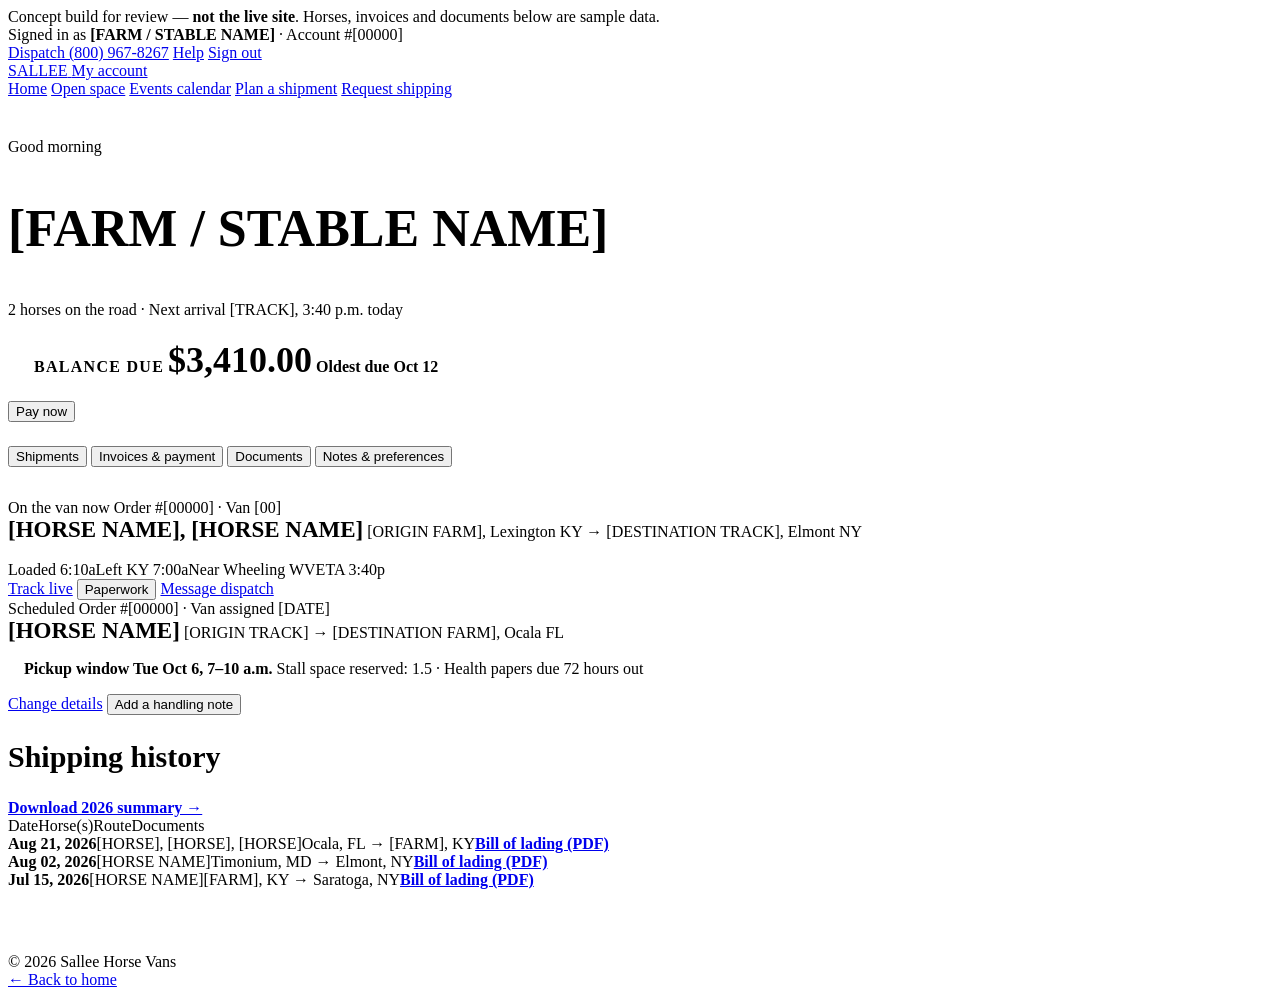
==== account.html @ e68677fa "Add files via upload" ====
<!doctype html>
<html lang="en">
<head>
<meta charset="utf-8">
<meta name="viewport" content="width=device-width, initial-scale=1">
<title>My account — Sallee Horse Vans</title>
<link rel="preconnect" href="https://fonts.googleapis.com">
<link rel="preconnect" href="https://fonts.gstatic.com" crossorigin>
<link href="https://fonts.googleapis.com/css2?family=Fraunces:opsz,wght@9..144,400;9..144,600;9..144,700&family=Instrument+Sans:wght@400;500;600;700&display=swap" rel="stylesheet">
<link rel="stylesheet" href="assets/site.css">
<style>
  .inv-head, .inv-row { grid-template-columns: 44px 1.1fr 1fr 2fr 1fr 1.1fr; }
  .hist-head, .hist-row { grid-template-columns: 1fr 1.2fr 1.6fr 1fr; }
  @media (max-width: 820px) { .inv-row, .hist-row { grid-template-columns: minmax(0,1fr); } }
</style>
</head>
<body>

<div class="proto">Concept build for review — <strong>not the live site</strong>. Horses, invoices and documents below are sample data.</div>

<div class="topbar">
  <div class="wrap">
    <span>Signed in as <strong style="color: var(--cream);">[FARM / STABLE NAME]</strong> · Account #[00000]</span>
    <div class="topbar-group">
      <a href="tel:+18009678267">Dispatch (800) 967-8267</a>
      <a href="#help">Help</a>
      <a href="login.html">Sign out</a>
    </div>
  </div>
</div>

<header class="site-header">
  <div class="wrap">
    <a class="brand" href="index.html">
      <span class="brand-mark">SALLEE</span>
      <span class="brand-sub">My account</span>
    </a>
    <nav class="nav">
      <a href="index.html">Home</a>
      <a href="availability.html">Open space</a>
      <a href="calendar.html">Events calendar</a>
      <a href="planner.html">Plan a shipment</a>
      <a class="btn btn--gold btn--sm" href="planner.html">Request shipping</a>
    </nav>
  </div>
</header>

<section style="padding: 40px 0 24px;">
  <div class="wrap row-between">
    <div class="stack" style="gap: 10px;">
      <span class="eyebrow">Good morning</span>
      <h1 style="font-size: clamp(34px, 4.4vw, 52px);">[FARM / STABLE NAME]</h1>
      <span class="muted">2 horses on the road · Next arrival [TRACK], 3:40 p.m. today</span>
    </div>
    <div class="row-center" style="gap: 16px;">
      <div class="card" style="min-width: 210px; gap: 6px; padding: 20px 26px;">
        <span class="small" style="letter-spacing: .08em; text-transform: uppercase; color: var(--muted); font-weight: 600;">Balance due</span>
        <span style="font-family: var(--serif); font-size: 36px; font-weight: 600; color: var(--dark);">$3,410.00</span>
        <span class="small" style="color: var(--brass); font-weight: 600;">Oldest due Oct 12</span>
      </div>
      <button class="btn btn--green btn--lg" type="button" data-goto="billing">Pay now</button>
    </div>
  </div>
</section>

<div class="wrap">
  <div class="tabs" data-tabs="#account-panels" role="tablist" aria-label="Account sections">
    <button class="tab" type="button" role="tab" data-tab="shipments" aria-selected="true">Shipments</button>
    <button class="tab" type="button" role="tab" data-tab="billing" aria-selected="false">Invoices &amp; payment</button>
    <button class="tab" type="button" role="tab" data-tab="docs" aria-selected="false">Documents</button>
    <button class="tab" type="button" role="tab" data-tab="notes" aria-selected="false">Notes &amp; preferences</button>
  </div>
</div>

<section id="account-panels" style="padding: 32px 0 64px;">
  <div class="wrap">

    <!-- ---------- shipments ---------- -->
    <div data-panel="shipments">
      <div class="stack" style="gap: 28px;">
        <div class="grid grid-2">
          <div class="card" style="border-radius: 20px; gap: 18px;">
            <div class="row-between" style="align-items: center;">
              <span class="tag tag--racing">On the van now</span>
              <span class="small muted">Order #[00000] · Van [00]</span>
            </div>
            <div class="stack" style="gap: 6px;">
              <span style="font-size: 23px; font-weight: 700;">[HORSE NAME], [HORSE NAME]</span>
              <span class="muted">[ORIGIN FARM], Lexington KY → [DESTINATION TRACK], Elmont NY</span>
            </div>
            <div style="display: flex; align-items: center;">
              <span style="width: 14px; height: 14px; border-radius: 999px; background: var(--green);"></span>
              <span style="flex-grow: 1; height: 3px; background: var(--green);"></span>
              <span style="width: 14px; height: 14px; border-radius: 999px; background: var(--green);"></span>
              <span style="flex-grow: 1; height: 3px; background: var(--green);"></span>
              <span style="width: 18px; height: 18px; border-radius: 999px; background: var(--gold); border: 3px solid var(--dark);"></span>
              <span style="flex-grow: 1; height: 3px; background: var(--line);"></span>
              <span style="width: 14px; height: 14px; border-radius: 999px; background: var(--line);"></span>
            </div>
            <div class="row-between small muted" style="align-items: center;">
              <span>Loaded 6:10a</span><span>Left KY 7:00a</span><span>Near Wheeling WV</span><span>ETA 3:40p</span>
            </div>
            <div class="row-center">
              <a class="btn btn--green btn--sm" href="#track">Track live</a>
              <button class="btn btn--outline btn--sm" type="button" data-goto="docs">Paperwork</button>
              <a class="btn btn--quiet btn--sm" href="#message">Message dispatch</a>
            </div>
          </div>

          <div class="card" style="border-radius: 20px; gap: 18px;">
            <div class="row-between" style="align-items: center;">
              <span class="tag tag--sale">Scheduled</span>
              <span class="small muted">Order #[00000] · Van assigned [DATE]</span>
            </div>
            <div class="stack" style="gap: 6px;">
              <span style="font-size: 23px; font-weight: 700;">[HORSE NAME]</span>
              <span class="muted">[ORIGIN TRACK] → [DESTINATION FARM], Ocala FL</span>
            </div>
            <div class="card card--plain" style="gap: 6px; padding: 16px; border: 0;">
              <span class="small" style="font-weight: 700; color: var(--dark);">Pickup window Tue Oct 6, 7–10 a.m.</span>
              <span class="small muted">Stall space reserved: 1.5 · Health papers due 72 hours out</span>
            </div>
            <div class="row-center">
              <a class="btn btn--outline btn--sm" href="planner.html">Change details</a>
              <button class="btn btn--quiet btn--sm" type="button" data-goto="notes">Add a handling note</button>
            </div>
          </div>
        </div>

        <div class="stack" style="gap: 14px;">
          <div class="row-between" style="align-items: center;">
            <h2 style="font-size: 30px;">Shipping history</h2>
            <a href="#history" style="font-weight: 700;">Download 2026 summary →</a>
          </div>
          <div class="table">
            <div class="table-head hist-head"><span>Date</span><span>Horse(s)</span><span>Route</span><span>Documents</span></div>
            <div class="table-row hist-row"><span style="font-weight: 600;">Aug 21, 2026</span><span>[HORSE], [HORSE], [HORSE]</span><span class="muted">Ocala, FL → [FARM], KY</span><a href="#bol" style="font-weight: 600;">Bill of lading (PDF)</a></div>
            <div class="table-row hist-row"><span style="font-weight: 600;">Aug 02, 2026</span><span>[HORSE NAME]</span><span class="muted">Timonium, MD → Elmont, NY</span><a href="#bol" style="font-weight: 600;">Bill of lading (PDF)</a></div>
            <div class="table-row hist-row"><span style="font-weight: 600;">Jul 15, 2026</span><span>[HORSE NAME]</span><span class="muted">[FARM], KY → Saratoga, NY</span><a href="#bol" style="font-weight: 600;">Bill of lading (PDF)</a></div>
          </div>
        </div>
      </div>
    </div>

    <!-- ---------- invoices ---------- -->
    <div data-panel="billing" hidden>
      <div class="split" style="gap: 24px;">
        <div class="stack" style="gap: 18px;">
          <div class="table">
            <div class="table-head inv-head"><span>Pay</span><span>Invoice</span><span>Date</span><span>Details</span><span>Amount</span><span>Status</span></div>
            <div class="stack" id="invoice-rows"></div>
          </div>

          <div class="card card--green" style="flex-direction: row; justify-content: space-between; align-items: center; border-radius: 18px; flex-wrap: wrap;">
            <div class="stack" style="gap: 4px;">
              <span class="small" style="color: #D9D2C1;" id="sel-count">2 invoices selected</span>
              <span style="font-family: var(--serif); font-size: 34px; font-weight: 600;" id="sel-total">$3,410.00</span>
            </div>
            <div class="row-center">
              <span class="small" style="color: #D9D2C1;">Visa ····4242</span>
              <a class="btn btn--gold" href="#pay">Pay selected</a>
            </div>
          </div>
          <span class="small muted">Card payments carry a 3% processing fee. ACH and check are fee-free. Invoices come from NAV, our system of record for billing.</span>
        </div>

        <aside class="stack" style="gap: 16px;">
          <div class="card">
            <span style="font-size: 18px; font-weight: 700;">Payment methods</span>
            <div class="card card--plain" style="padding: 16px; border-color: var(--line); flex-direction: row; justify-content: space-between; align-items: center; background: #fff;">
              <span>Visa ····4242 · exp [00/00]</span>
              <span class="small" style="font-weight: 700; letter-spacing: .06em; text-transform: uppercase; color: var(--mint-ink);">Default</span>
            </div>
            <div class="card card--plain" style="padding: 16px; border-color: var(--line); background: #fff;">ACH · [BANK NAME] ····[0000]</div>
            <a href="#add-method" style="font-weight: 700;">+ Add a card or bank account</a>
          </div>
          <div class="card">
            <span style="font-size: 18px; font-weight: 700;">Autopay</span>
            <label class="check" for="autopay"><input id="autopay" type="checkbox"> Charge my default method on the due date</label>
          </div>
          <div class="card">
            <span style="font-size: 18px; font-weight: 700;">Statements</span>
            <a href="#statements" style="font-weight: 600;">Monthly statements</a>
            <a href="#w9" style="font-weight: 600;">Sallee W-9</a>
            <a href="#terms" style="font-weight: 600;">Terms &amp; conditions of shipment</a>
          </div>
        </aside>
      </div>
    </div>

    <!-- ---------- documents ---------- -->
    <div data-panel="docs" hidden>
      <div class="stack" style="gap: 24px;">
        <div class="row-between">
          <div class="stack" style="gap: 8px;">
            <h2 style="font-size: 32px;">Papers on file</h2>
            <span class="muted">Dispatch pulls from here when they build your load, so nothing gets chased at 5 a.m.</span>
          </div>
          <span class="tag tag--sale">1 document expires in 9 days</span>
        </div>

        <div class="grid grid-3">
          <div class="card"><span class="tag tag--racing">Current</span><span style="font-size: 19px; font-weight: 700;">[HORSE NAME]</span><span class="muted">Coggins (EIA test)</span><span class="small muted">Expires Mar 4, 2027</span><a href="#doc" style="margin-top: auto; font-weight: 700;">View / replace →</a></div>
          <div class="card"><span class="tag tag--sale">Expiring</span><span style="font-size: 19px; font-weight: 700;">[HORSE NAME]</span><span class="muted">Health certificate (CVI)</span><span class="small muted">Expires Sep 29, 2026</span><a href="#doc" style="margin-top: auto; font-weight: 700;">View / replace →</a></div>
          <div class="card"><span class="tag tag--racing">Current</span><span style="font-size: 19px; font-weight: 700;">[HORSE NAME]</span><span class="muted">Coggins (EIA test)</span><span class="small muted">Expires Jan 18, 2027</span><a href="#doc" style="margin-top: auto; font-weight: 700;">View / replace →</a></div>
          <div class="card"><span class="tag tag--racing">Current</span><span style="font-size: 19px; font-weight: 700;">[HORSE NAME]</span><span class="muted">Brand inspection</span><span class="small muted">On file since Jun 2026</span><a href="#doc" style="margin-top: auto; font-weight: 700;">View / replace →</a></div>
          <div class="card"><span class="tag tag--alert">Missing</span><span style="font-size: 19px; font-weight: 700;">[HORSE NAME]</span><span class="muted">Import papers (U.S.–Canada)</span><span class="small muted">Needed for Woodbine move</span><a href="#doc" style="margin-top: auto; font-weight: 700;">Upload now →</a></div>
          <div class="card"><span class="tag tag--racing">Current</span><span style="font-size: 19px; font-weight: 700;">Stable</span><span class="muted">Owner authorization on file</span><span class="small muted">Signed [DATE]</span><a href="#doc" style="margin-top: auto; font-weight: 700;">View / replace →</a></div>
        </div>

        <div class="card card--dashed" style="flex-direction: row; justify-content: space-between; align-items: center; gap: 24px; padding: 28px;">
          <div class="stack" style="gap: 6px;">
            <span style="font-size: 18px; font-weight: 700;">Upload a Coggins, health certificate or brand inspection</span>
            <span class="muted">PDF or photo. We file it against the horse and flag dispatch automatically.</span>
          </div>
          <label class="btn btn--green" for="doc-upload">Choose file
            <input id="doc-upload" type="file" style="position: absolute; width: 1px; height: 1px; opacity: 0;">
          </label>
        </div>
      </div>
    </div>

    <!-- ---------- notes ---------- -->
    <div data-panel="notes" hidden>
      <div class="split" style="gap: 24px;">
        <div class="stack" style="gap: 20px;">
          <div class="stack" style="gap: 8px;">
            <h2 style="font-size: 32px;">Notes for the drivers</h2>
            <span class="muted">Anything on a horse here prints on the load sheet and shows in the driver’s app.</span>
          </div>

          <div class="card" style="gap: 12px;">
            <div class="row-between" style="align-items: center;">
              <span style="font-size: 19px; font-weight: 700;">[HORSE NAME]</span>
              <span class="small muted">Updated Sep 9</span>
            </div>
            <p class="card card--plain" style="padding: 16px; border: 0; line-height: 1.55;">[Your note — e.g. ships best with a companion, loads from the left, leave the window shut past the first stop.]</p>
            <div class="row-center" style="gap: 12px;">
              <a href="#edit-note" style="font-weight: 700;">Edit note</a>
              <a href="#note-history" class="muted" style="font-weight: 600;">History</a>
            </div>
          </div>

          <div class="card" style="gap: 12px;">
            <div class="row-between" style="align-items: center;">
              <span style="font-size: 19px; font-weight: 700;">[HORSE NAME]</span>
              <span class="small muted">Updated Aug 28</span>
            </div>
            <p class="card card--plain" style="padding: 16px; border: 0; line-height: 1.55;">[Your note — e.g. scopes clean but gets warm; water at every stop, no hay net in transit.]</p>
            <div class="row-center" style="gap: 12px;">
              <a href="#edit-note" style="font-weight: 700;">Edit note</a>
              <a href="#note-history" class="muted" style="font-weight: 600;">History</a>
            </div>
          </div>

          <form class="card" data-demo style="gap: 12px;">
            <label class="field" for="new-note"><span>Add a note</span>
              <textarea id="new-note" rows="3" placeholder="Ships better with a companion; loads from the left; no hay net in transit…"></textarea>
            </label>
            <button class="btn btn--green" style="align-self: flex-start;" type="submit">Save note</button>
            <span class="small" data-demo-note hidden style="color: var(--brass);">Concept only — nothing was saved.</span>
          </form>
        </div>

        <aside class="stack" style="gap: 16px;">
          <div class="card">
            <span style="font-size: 18px; font-weight: 700;">Tell me when</span>
            <label class="check" for="n1"><input id="n1" type="checkbox" checked> Text me when the van loads</label>
            <label class="check" for="n2"><input id="n2" type="checkbox" checked> Text me an hour out from arrival</label>
            <label class="check" for="n3"><input id="n3" type="checkbox"> Email me each invoice</label>
            <label class="check" for="n4"><input id="n4" type="checkbox"> Alert me when space opens on a route I watch</label>
          </div>
          <div class="card">
            <span style="font-size: 18px; font-weight: 700;">Barn contacts</span>
            <span class="muted">[CONTACT NAME] · Barn manager<br>[PHONE] · [EMAIL]</span>
            <span class="muted">[CONTACT NAME] · After hours<br>[PHONE]</span>
            <a href="#contacts" style="font-weight: 700;">+ Add a contact</a>
          </div>
          <div class="card card--dark">
            <span style="font-size: 18px; font-weight: 700;">Watching for space</span>
            <span class="small" style="color: #D9D2C1;">Lexington KY → Ocala FL, any week in October.</span>
            <a href="availability.html" style="color: var(--gold); font-weight: 700;">See open space on the van →</a>
          </div>
        </aside>
      </div>
    </div>

  </div>
</section>

<footer class="site-footer">
  <div class="wrap">
    <div class="footer-bottom">
      <span>© <span data-year>2026</span> Sallee Horse Vans</span>
      <div class="footer-links"><a href="index.html">← Back to home</a></div>
    </div>
  </div>
</footer>

<script src="assets/site.js"></script>
<script>
(function () {
  'use strict';

  var invoices = [
    { id: 'INV-4471', date: 'Sep 12, 2026', desc: '2 horses · Keeneland → [FARM], KY', amount: 1840, status: 'Due Oct 12', open: true, checked: true },
    { id: 'INV-4468', date: 'Sep 04, 2026', desc: '1 horse · [FARM], KY → Saratoga, NY', amount: 1570, status: 'Due Oct 4', open: true, checked: true },
    { id: 'INV-4455', date: 'Aug 21, 2026', desc: '3 horses · Ocala, FL → [FARM], KY', amount: 2980, status: 'Paid Sep 8', open: false, checked: false },
    { id: 'INV-4432', date: 'Aug 02, 2026', desc: '1 horse · Timonium, MD → Elmont, NY', amount: 940, status: 'Paid Aug 19', open: false, checked: false }
  ];

  function money(n) { return '$' + n.toLocaleString('en-US') + '.00'; }

  var rows = document.getElementById('invoice-rows');

  function totals() {
    var count = 0, total = 0;
    invoices.forEach(function (inv) { if (inv.checked) { count++; total += inv.amount; } });
    document.getElementById('sel-count').textContent = count === 1 ? '1 invoice selected' : count + ' invoices selected';
    document.getElementById('sel-total').textContent = money(total);
  }

  invoices.forEach(function (inv) {
    var row = document.createElement('div');
    row.className = 'table-row inv-row' + (inv.checked ? ' is-selected' : '');
    row.innerHTML =
      '<label style="display:flex;align-items:center;"><input type="checkbox" style="width:20px;height:20px;accent-color:var(--green);" aria-label="Select invoice ' + inv.id + ' for payment"></label>' +
      '<span style="font-weight:700;">' + inv.id + '</span>' +
      '<span class="muted">' + inv.date + '</span>' +
      '<span class="muted">' + inv.desc + '</span>' +
      '<span style="font-weight:700;">' + money(inv.amount) + '</span>' +
      '<span class="small" style="font-weight:700;color:' + (inv.open ? 'var(--brass)' : 'var(--mint-ink)') + ';">' + inv.status + '</span>';
    var box = row.querySelector('input');
    box.checked = inv.checked;
    box.addEventListener('change', function () {
      inv.checked = box.checked;
      row.classList.toggle('is-selected', box.checked);
      totals();
    });
    rows.appendChild(row);
  });

  totals();

  /* Buttons elsewhere on the page that jump to a tab */
  document.querySelectorAll('[data-goto]').forEach(function (button) {
    button.addEventListener('click', function () {
      var target = document.querySelector('[data-tab="' + button.getAttribute('data-goto') + '"]');
      if (target) { target.click(); target.scrollIntoView({ behavior: 'smooth', block: 'center' }); }
    });
  });
}());
</script>
</body>
</html>
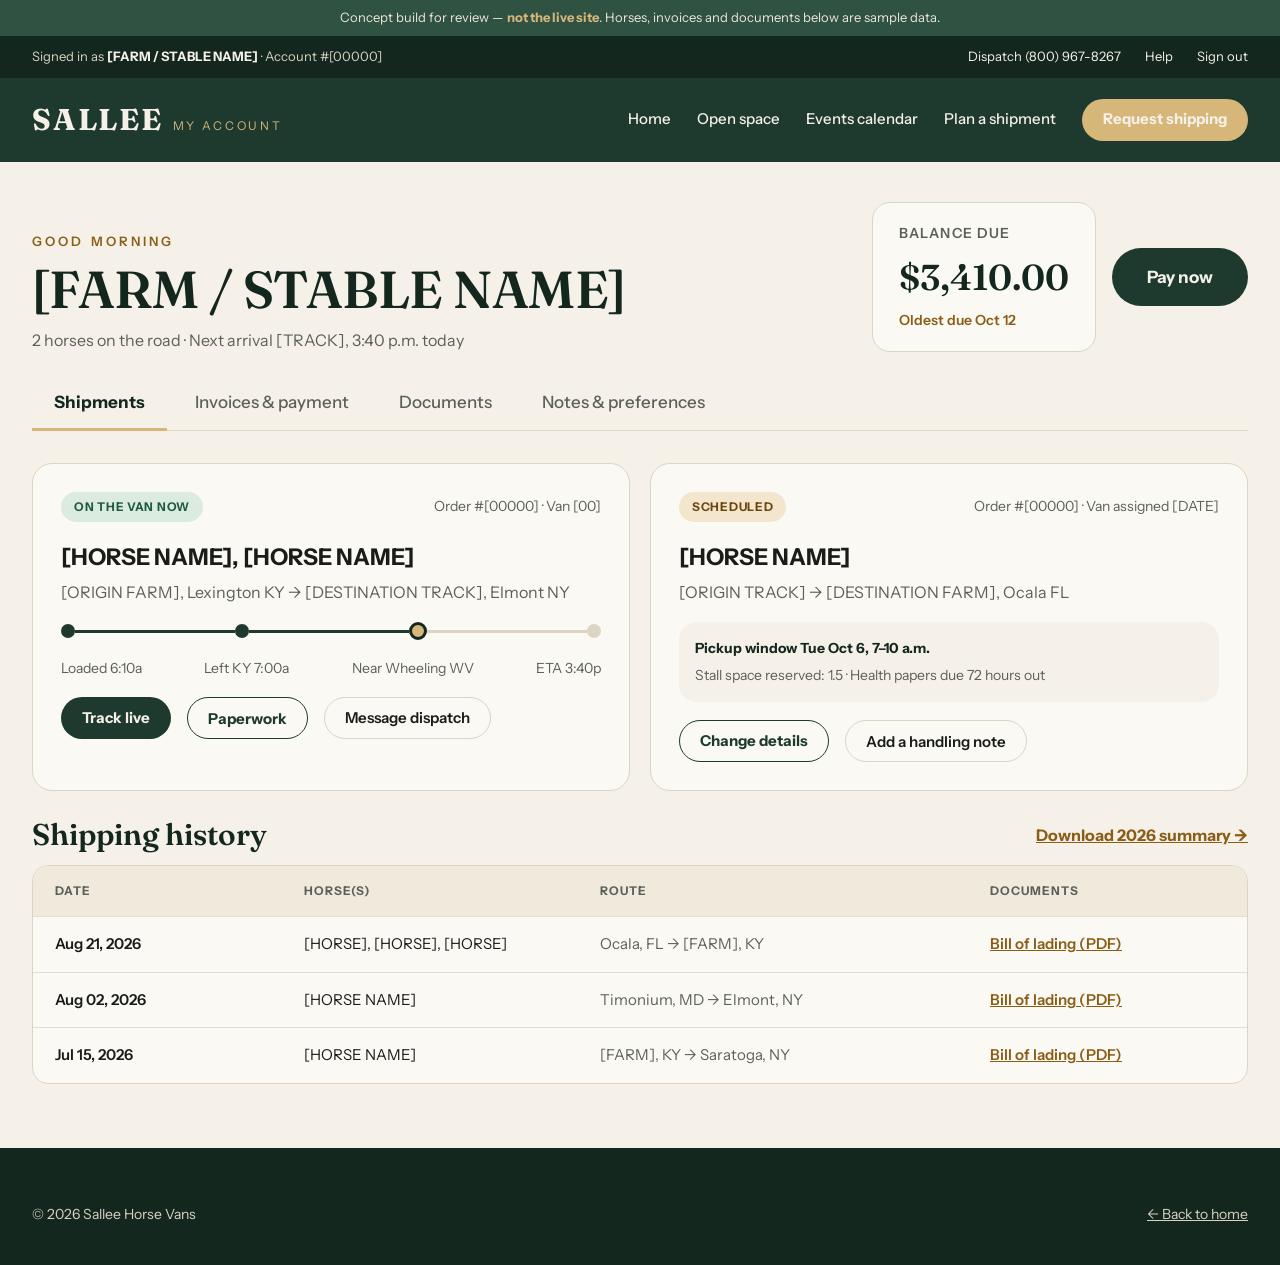
==== commit ef8f1d67: "Implement redesign styles and script enhancements Added styles for redesign concept and updated scri" ====
--- a/account.html
+++ b/account.html
@@ -7,7 +7,306 @@
 <link rel="preconnect" href="https://fonts.googleapis.com">
 <link rel="preconnect" href="https://fonts.gstatic.com" crossorigin>
 <link href="https://fonts.googleapis.com/css2?family=Fraunces:opsz,wght@9..144,400;9..144,600;9..144,700&family=Instrument+Sans:wght@400;500;600;700&display=swap" rel="stylesheet">
-<link rel="stylesheet" href="assets/site.css">
+<style>
+/* Sallee Horse Vans — redesign concept
+   Shared stylesheet. Colors, type and components for every page. */
+
+:root {
+  --ink: #1A1C1A;
+  --body: #4A5048;
+  --muted: #5B6159;
+  --cream: #F5F1E8;
+  --card: #FBF9F4;
+  --line: #DDD5C4;
+  --line-strong: #C9BFA9;
+  --green: #1E3A2F;
+  --dark: #14271F;
+  --sage: #8FA898;
+  --gold: #D6B679;
+  --brass: #8A5E17;
+  --brass-dark: #6B4710;
+  --sand: #F3E6CC;
+  --mint: #DCEBDF;
+  --mint-ink: #1E5B3F;
+  --plum: #EEDFE8;
+  --plum-ink: #6B3A5A;
+  --serif: Fraunces, Georgia, 'Times New Roman', serif;
+  --sans: 'Instrument Sans', system-ui, -apple-system, 'Segoe UI', sans-serif;
+  --wrap: 1280px;
+}
+
+* { box-sizing: border-box; }
+
+html { scroll-behavior: smooth; }
+
+body {
+  margin: 0;
+  font-family: var(--sans);
+  background: var(--cream);
+  color: var(--ink);
+  font-size: 16px;
+  line-height: 1.5;
+  -webkit-font-smoothing: antialiased;
+}
+
+a { color: var(--brass); }
+a:hover { color: var(--brass-dark); }
+
+h1, h2, h3 { font-family: var(--serif); font-weight: 600; color: var(--dark); margin: 0; line-height: 1.08; }
+h1 { font-size: clamp(40px, 5.4vw, 72px); letter-spacing: -0.01em; }
+h2 { font-size: clamp(30px, 3.6vw, 48px); }
+h3 { font-family: var(--sans); font-size: 21px; font-weight: 700; }
+p { margin: 0; }
+
+button, input, select, textarea { font-family: inherit; font-size: 16px; color: inherit; }
+
+.wrap { width: 100%; max-width: var(--wrap); margin: 0 auto; padding: 0 32px; }
+.stack { display: flex; flex-direction: column; }
+.muted { color: var(--muted); }
+.lead { font-size: 19px; line-height: 1.6; color: var(--body); }
+.small { font-size: 14px; }
+.center { text-align: center; }
+
+.eyebrow {
+  font-size: 13px; font-weight: 600; letter-spacing: 0.24em;
+  text-transform: uppercase; color: var(--brass);
+}
+.eyebrow--gold { color: var(--gold); }
+
+/* ---------- top bar + header ---------- */
+
+.topbar {
+  background: var(--dark); color: #D9D2C1; font-size: 13px;
+}
+.topbar .wrap { display: flex; align-items: center; justify-content: space-between; gap: 24px; min-height: 42px; flex-wrap: wrap; padding-top: 6px; padding-bottom: 6px; }
+.topbar a { color: var(--cream); text-decoration: none; }
+.topbar a:hover { text-decoration: underline; }
+.topbar-group { display: flex; gap: 24px; align-items: center; flex-wrap: wrap; }
+
+.site-header { background: var(--green); color: var(--cream); position: sticky; top: 0; z-index: 20; }
+.site-header .wrap { display: flex; align-items: center; justify-content: space-between; gap: 24px; min-height: 84px; flex-wrap: wrap; }
+.brand { display: flex; align-items: baseline; gap: 10px; text-decoration: none; color: var(--cream); }
+.brand-mark { font-family: var(--serif); font-size: 30px; font-weight: 700; letter-spacing: 0.06em; }
+.brand-sub { font-size: 12px; letter-spacing: 0.22em; text-transform: uppercase; color: var(--gold); }
+.nav { display: flex; gap: 26px; align-items: center; font-size: 15px; font-weight: 500; flex-wrap: wrap; }
+.nav a { color: var(--cream); text-decoration: none; }
+.nav a:hover { color: var(--gold); }
+.nav a.is-current { color: var(--gold); font-weight: 700; }
+
+/* ---------- buttons ---------- */
+
+.btn {
+  display: inline-flex; align-items: center; justify-content: center; gap: 10px;
+  min-height: 48px; padding: 0 26px; border-radius: 999px;
+  font-size: 16px; font-weight: 700; text-decoration: none; cursor: pointer;
+  border: 1px solid transparent; transition: filter .15s ease, background .15s ease;
+}
+.btn:hover { filter: brightness(1.06); }
+.btn--gold { background: var(--gold); color: var(--dark); }
+.btn--green { background: var(--green); color: var(--cream); }
+.btn--dark { background: var(--dark); color: var(--cream); }
+.btn--outline { background: transparent; color: var(--green); border-color: var(--green); }
+.btn--ghost { background: transparent; color: var(--cream); border-color: var(--sage); }
+.btn--quiet { background: transparent; color: var(--ink); border-color: var(--line); font-weight: 600; }
+.btn--block { width: 100%; }
+.btn--sm { min-height: 42px; padding: 0 20px; font-size: 15px; }
+.btn--lg { min-height: 58px; padding: 0 34px; font-size: 17px; }
+
+/* ---------- sections + surfaces ---------- */
+
+section { padding: 72px 0; }
+section.tight { padding: 40px 0; }
+.band-green { background: var(--green); color: var(--cream); }
+.band-dark { background: var(--dark); color: var(--cream); }
+.band-card { background: var(--card); border-top: 1px solid var(--line); border-bottom: 1px solid var(--line); }
+.band-gold { background: var(--gold); color: var(--dark); }
+.band-green h1, .band-green h2, .band-dark h1, .band-dark h2 { color: var(--cream); }
+.band-green .lead, .band-dark .lead { color: #D9D2C1; }
+
+.card {
+  background: var(--card); border: 1px solid var(--line); border-radius: 18px; padding: 28px;
+  display: flex; flex-direction: column; gap: 14px;
+}
+.card--plain { background: var(--cream); }
+.card--green { background: var(--green); color: var(--cream); border-color: var(--green); }
+.card--dark { background: var(--dark); color: var(--cream); border-color: #2F5243; }
+.card--green h3, .card--dark h3 { color: var(--cream); }
+.card--dashed { background: transparent; border-style: dashed; border-color: var(--line-strong); }
+a.card { text-decoration: none; color: var(--ink); }
+a.card:hover { border-color: var(--brass); }
+a.card--green:hover, a.card--dark:hover { border-color: var(--gold); }
+
+.grid { display: grid; gap: 20px; }
+.grid-2 { grid-template-columns: repeat(2, minmax(0, 1fr)); }
+.grid-3 { grid-template-columns: repeat(3, minmax(0, 1fr)); }
+.grid-4 { grid-template-columns: repeat(4, minmax(0, 1fr)); }
+.split { display: grid; grid-template-columns: minmax(0, 1.5fr) minmax(0, 1fr); gap: 32px; align-items: start; }
+.split--even { grid-template-columns: repeat(2, minmax(0, 1fr)); align-items: center; }
+.row-between { display: flex; justify-content: space-between; align-items: flex-end; gap: 32px; flex-wrap: wrap; }
+.row-center { display: flex; align-items: center; gap: 16px; flex-wrap: wrap; }
+
+/* ---------- pills, chips, tags ---------- */
+
+.tag {
+  display: inline-flex; align-items: center; gap: 8px; align-self: flex-start;
+  padding: 6px 13px; border-radius: 999px;
+  font-size: 12px; font-weight: 700; letter-spacing: 0.06em; text-transform: uppercase;
+  background: var(--sand); color: var(--brass-dark);
+}
+.tag--sale { background: var(--sand); color: var(--brass-dark); }
+.tag--racing { background: var(--mint); color: var(--mint-ink); }
+.tag--show { background: var(--plum); color: var(--plum-ink); }
+.tag--gold { background: var(--gold); color: var(--dark); }
+.tag--grey { background: #EDE7DA; color: var(--muted); }
+.tag--alert { background: #F6DCDC; color: #8A2F2F; }
+.tag--dashed { background: rgba(20,39,31,.72); color: var(--gold); border: 1px dashed var(--gold); }
+
+.chip {
+  min-height: 46px; padding: 0 20px; border-radius: 999px;
+  background: #fff; color: var(--ink); border: 1px solid var(--line);
+  font-size: 15px; font-weight: 600; cursor: pointer;
+  display: inline-flex; align-items: center; gap: 9px;
+}
+.chip[aria-pressed="true"], .chip.is-on { background: var(--green); color: var(--cream); border-color: var(--green); }
+.chip-dot { width: 10px; height: 10px; border-radius: 999px; background: var(--gold); }
+.chip-row { display: flex; gap: 10px; flex-wrap: wrap; }
+.chip--square { border-radius: 10px; min-width: 64px; justify-content: center; }
+
+/* ---------- tabs ---------- */
+
+.tabs { display: flex; gap: 6px; border-bottom: 1px solid var(--line); flex-wrap: wrap; }
+.tab {
+  padding: 16px 22px; border: 0; background: transparent; cursor: pointer;
+  font-size: 17px; font-weight: 500; color: var(--muted);
+  border-bottom: 3px solid transparent; margin-bottom: -1px;
+}
+.tab[aria-selected="true"] { color: var(--dark); font-weight: 700; border-bottom-color: var(--gold); }
+.panel[hidden] { display: none; }
+
+/* ---------- stats ---------- */
+
+.stat { display: flex; flex-direction: column; gap: 6px; padding-left: 20px; border-left: 2px solid var(--gold); }
+.stat-num { font-family: var(--serif); font-size: 46px; font-weight: 600; color: var(--green); line-height: 1; }
+.stat-label { font-size: 15px; color: var(--muted); }
+.card--green .stat-num, .card--dark .stat-num { color: var(--gold); }
+
+/* ---------- forms ---------- */
+
+.field { display: flex; flex-direction: column; gap: 8px; }
+.field > span, .field > label { font-size: 13px; font-weight: 600; letter-spacing: 0.08em; text-transform: uppercase; color: var(--muted); }
+.field input, .field select, .field textarea {
+  min-height: 54px; padding: 14px 16px; border: 1px solid var(--line-strong);
+  border-radius: 12px; background: #fff; font-size: 17px; color: var(--ink);
+}
+.field textarea { resize: vertical; line-height: 1.5; }
+.field input:focus, .field select:focus, .field textarea:focus { outline: 2px solid var(--green); outline-offset: 1px; }
+.check { display: flex; align-items: center; gap: 10px; font-size: 15px; color: var(--body); cursor: pointer; }
+.check input { width: 18px; height: 18px; accent-color: var(--green); }
+.quote-bar {
+  background: var(--card); border-radius: 20px; padding: 24px;
+  box-shadow: 0 18px 40px rgba(20,39,31,.16);
+  display: grid; grid-template-columns: repeat(5, minmax(0, 1fr)); gap: 16px; align-items: end;
+}
+.dark-field input { background: var(--green); border-color: #2F5243; color: var(--cream); }
+.dark-field > span { color: var(--sage); }
+
+/* ---------- video placeholders ---------- */
+
+.media {
+  position: relative; background: var(--green); border: 1px solid #2F5243;
+  border-radius: 20px; padding: 22px; color: var(--cream);
+  display: flex; flex-direction: column; justify-content: space-between; gap: 18px;
+  min-height: 240px;
+}
+.media--tall { min-height: 440px; }
+.media-caption { font-family: var(--serif); font-size: 28px; }
+.play {
+  align-self: center; width: 84px; height: 84px; border-radius: 999px;
+  border: 1px solid var(--gold); background: rgba(214,182,121,.16);
+  display: flex; align-items: center; justify-content: center; cursor: pointer;
+}
+.play--sm { width: 48px; height: 48px; align-self: flex-start; border-color: var(--sage); background: rgba(143,168,152,.14); }
+.play svg { fill: var(--gold); }
+.play--sm svg { fill: var(--cream); }
+.media-row { display: flex; align-items: center; gap: 16px; }
+
+/* ---------- stall pips ---------- */
+
+.stalls { display: flex; gap: 5px; flex-wrap: wrap; }
+.stall { width: 20px; height: 30px; border-radius: 4px; background: var(--green); }
+.stall--open { background: transparent; border: 1.5px dashed var(--brass); }
+
+/* ---------- tables ---------- */
+
+.table { border: 1px solid var(--line); border-radius: 16px; background: var(--card); overflow: hidden; }
+.table-head, .table-row { display: grid; gap: 14px; align-items: center; padding: 16px 22px; }
+.table-head {
+  background: #F0EADD; font-size: 12px; font-weight: 700;
+  letter-spacing: 0.08em; text-transform: uppercase; color: var(--muted);
+}
+.table-row { border-top: 1px solid #E6DECF; font-size: 15px; }
+.table-row.is-selected { background: var(--sand); }
+
+/* ---------- event list ---------- */
+
+.event-row {
+  width: 100%; text-align: left; cursor: pointer;
+  background: var(--card); border: 1px solid var(--line); border-radius: 16px;
+  padding: 14px 20px; display: flex; align-items: center; gap: 20px;
+}
+.event-row[aria-pressed="true"] { background: #FBF3E2; border-color: #B8862F; }
+.event-date {
+  width: 92px; flex-shrink: 0; padding: 8px 0; border-radius: 12px; background: var(--cream);
+  display: flex; flex-direction: column; align-items: center; gap: 2px;
+}
+.event-mon { font-size: 12px; font-weight: 700; letter-spacing: .14em; color: var(--brass); }
+.event-days { font-family: var(--serif); font-size: 22px; font-weight: 600; color: var(--dark); white-space: nowrap; }
+.event-main { flex-grow: 1; display: flex; flex-direction: column; gap: 4px; }
+.event-name { font-size: 18px; font-weight: 700; }
+
+/* ---------- footer ---------- */
+
+.site-footer { background: var(--dark); color: #D9D2C1; padding: 56px 0 40px; }
+.site-footer a { color: #D9D2C1; }
+.site-footer .wrap { display: flex; flex-direction: column; gap: 32px; }
+.footer-cta {
+  background: var(--green); border-radius: 18px; padding: 28px;
+  display: flex; justify-content: space-between; align-items: center; gap: 24px; flex-wrap: wrap;
+}
+.footer-cta-title { font-family: var(--serif); font-size: 28px; color: var(--cream); }
+.footer-bottom { display: flex; justify-content: space-between; gap: 24px; font-size: 14px; flex-wrap: wrap; }
+.footer-links { display: flex; gap: 22px; flex-wrap: wrap; }
+
+/* ---------- prototype banner ---------- */
+
+.proto {
+  background: #2F5243; color: #EDE7DA; font-size: 13px; text-align: center;
+  padding: 8px 16px;
+}
+.proto strong { color: var(--gold); }
+
+/* ---------- responsive ---------- */
+
+@media (max-width: 1080px) {
+  .grid-4 { grid-template-columns: repeat(2, minmax(0, 1fr)); }
+  .quote-bar { grid-template-columns: repeat(2, minmax(0, 1fr)); }
+  .split, .split--even { grid-template-columns: minmax(0, 1fr); }
+}
+
+@media (max-width: 820px) {
+  section { padding: 48px 0; }
+  .wrap { padding: 0 20px; }
+  .grid-2, .grid-3, .grid-4 { grid-template-columns: minmax(0, 1fr); }
+  .quote-bar { grid-template-columns: minmax(0, 1fr); }
+  .site-header .wrap { min-height: 72px; padding-top: 12px; padding-bottom: 12px; }
+  .nav { gap: 16px; font-size: 14px; }
+  .event-row { flex-wrap: wrap; }
+  .table-head { display: none; }
+  .table-row { grid-template-columns: minmax(0, 1fr) !important; gap: 6px; }
+  .media--tall { min-height: 320px; }
+}
+
+</style>
 <style>
   .inv-head, .inv-row { grid-template-columns: 44px 1.1fr 1fr 2fr 1fr 1.1fr; }
   .hist-head, .hist-row { grid-template-columns: 1fr 1.2fr 1.6fr 1fr; }
@@ -297,7 +596,69 @@
   </div>
 </footer>
 
-<script src="assets/site.js"></script>
+<script>
+/* Sallee Horse Vans — redesign concept
+   Shared behaviour: tabs, chip groups, placeholder video buttons. */
+
+(function () {
+  'use strict';
+
+  /* Tabs: <div data-tabs> with buttons [data-tab] and panels [data-panel] */
+  document.querySelectorAll('[data-tabs]').forEach(function (group) {
+    var scope = document.querySelector(group.getAttribute('data-tabs')) || document;
+    var tabs = group.querySelectorAll('[data-tab]');
+    tabs.forEach(function (tab) {
+      tab.addEventListener('click', function () {
+        var name = tab.getAttribute('data-tab');
+        tabs.forEach(function (t) {
+          t.setAttribute('aria-selected', String(t === tab));
+        });
+        scope.querySelectorAll('[data-panel]').forEach(function (panel) {
+          panel.hidden = panel.getAttribute('data-panel') !== name;
+        });
+      });
+    });
+  });
+
+  /* Single-choice chip groups: <div data-choice="name"> with buttons */
+  document.querySelectorAll('[data-choice]').forEach(function (group) {
+    group.addEventListener('click', function (event) {
+      var button = event.target.closest('button');
+      if (!button || !group.contains(button)) { return; }
+      group.querySelectorAll('button').forEach(function (b) {
+        b.setAttribute('aria-pressed', String(b === button));
+      });
+      group.dispatchEvent(new CustomEvent('choice', {
+        detail: { value: button.getAttribute('data-value') }
+      }));
+    });
+  });
+
+  /* Video placeholders — this is a concept build, so they just say so. */
+  document.querySelectorAll('[data-play]').forEach(function (button) {
+    button.addEventListener('click', function () {
+      var note = button.closest('.media') || button.parentElement;
+      var flag = note.querySelector('[data-play-note]');
+      if (flag) {
+        flag.textContent = 'Placeholder — drop the real clip in here.';
+      }
+    });
+  });
+
+  /* Forms in the concept never submit anywhere. */
+  document.querySelectorAll('form[data-demo]').forEach(function (form) {
+    form.addEventListener('submit', function (event) {
+      event.preventDefault();
+      var done = form.querySelector('[data-demo-note]');
+      if (done) { done.hidden = false; }
+    });
+  });
+
+  var year = document.querySelector('[data-year]');
+  if (year) { year.textContent = new Date().getFullYear(); }
+}());
+
+</script>
 <script>
 (function () {
   'use strict';
